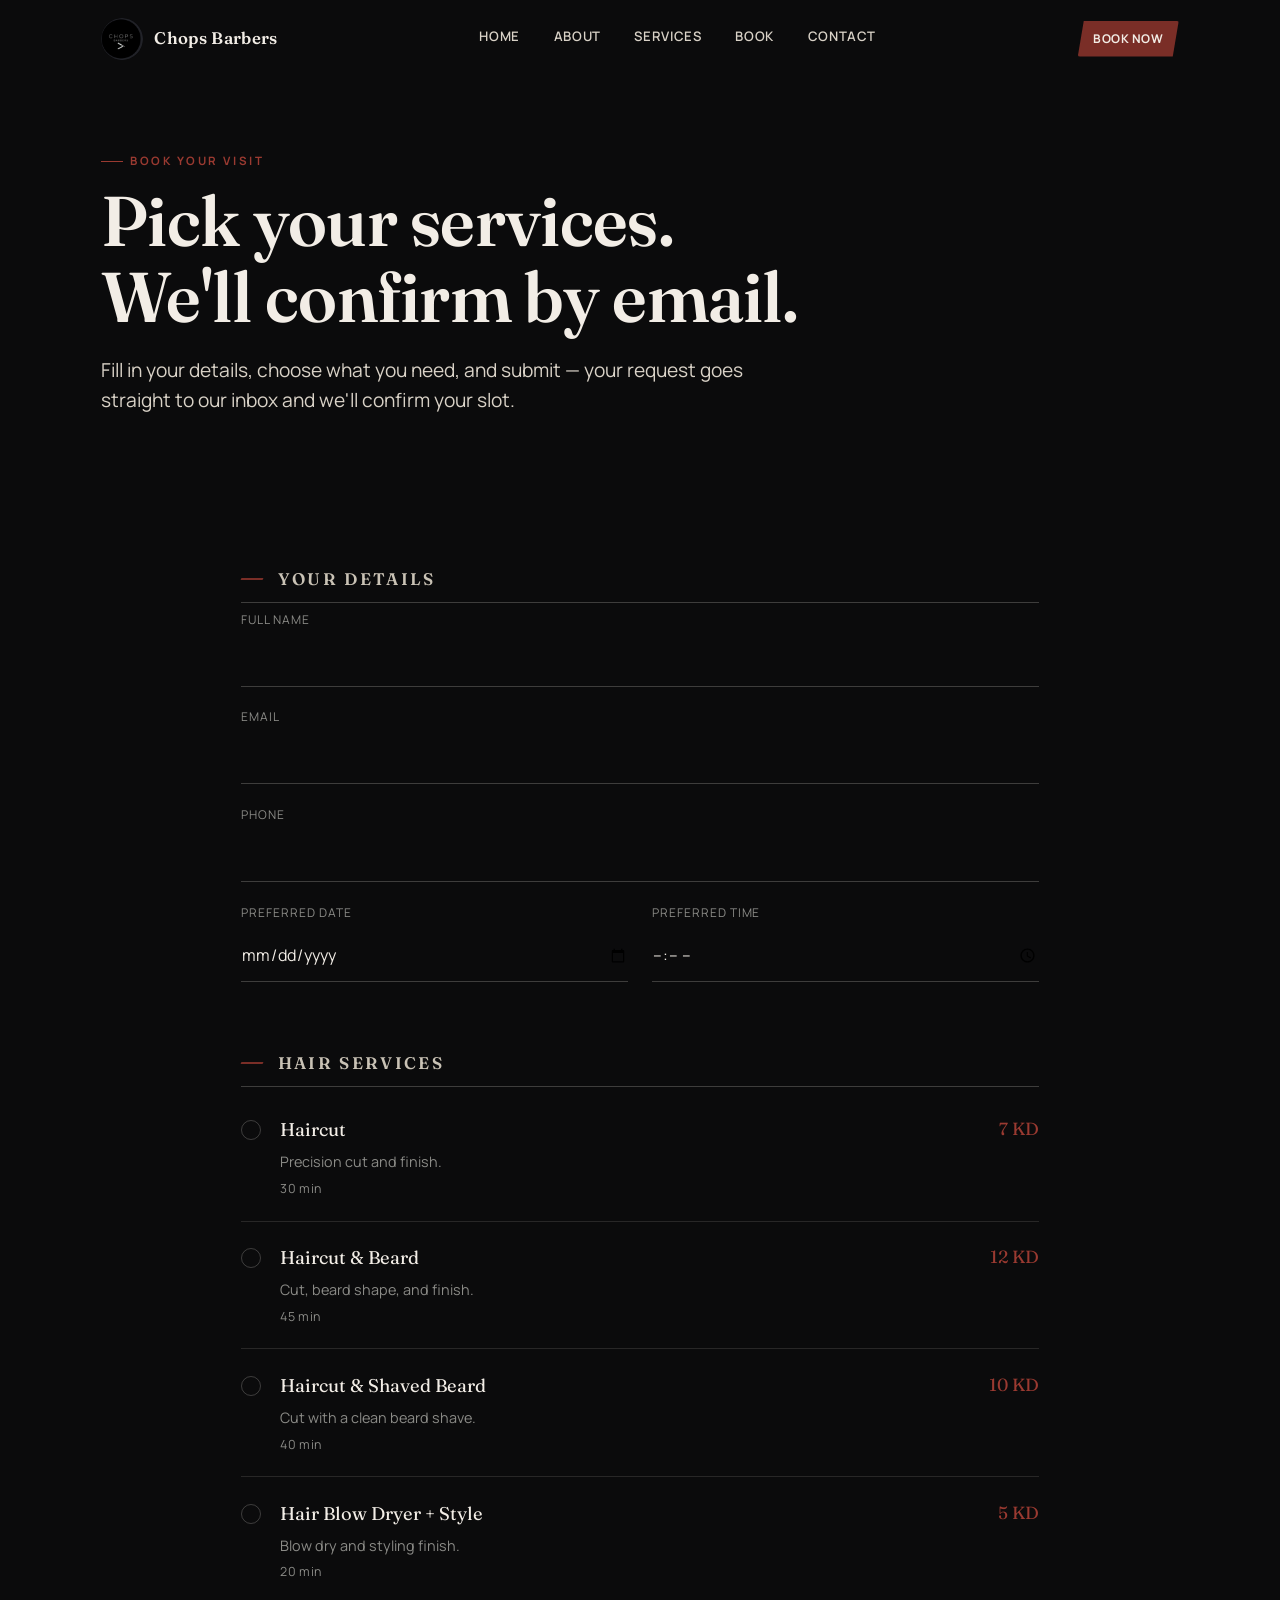
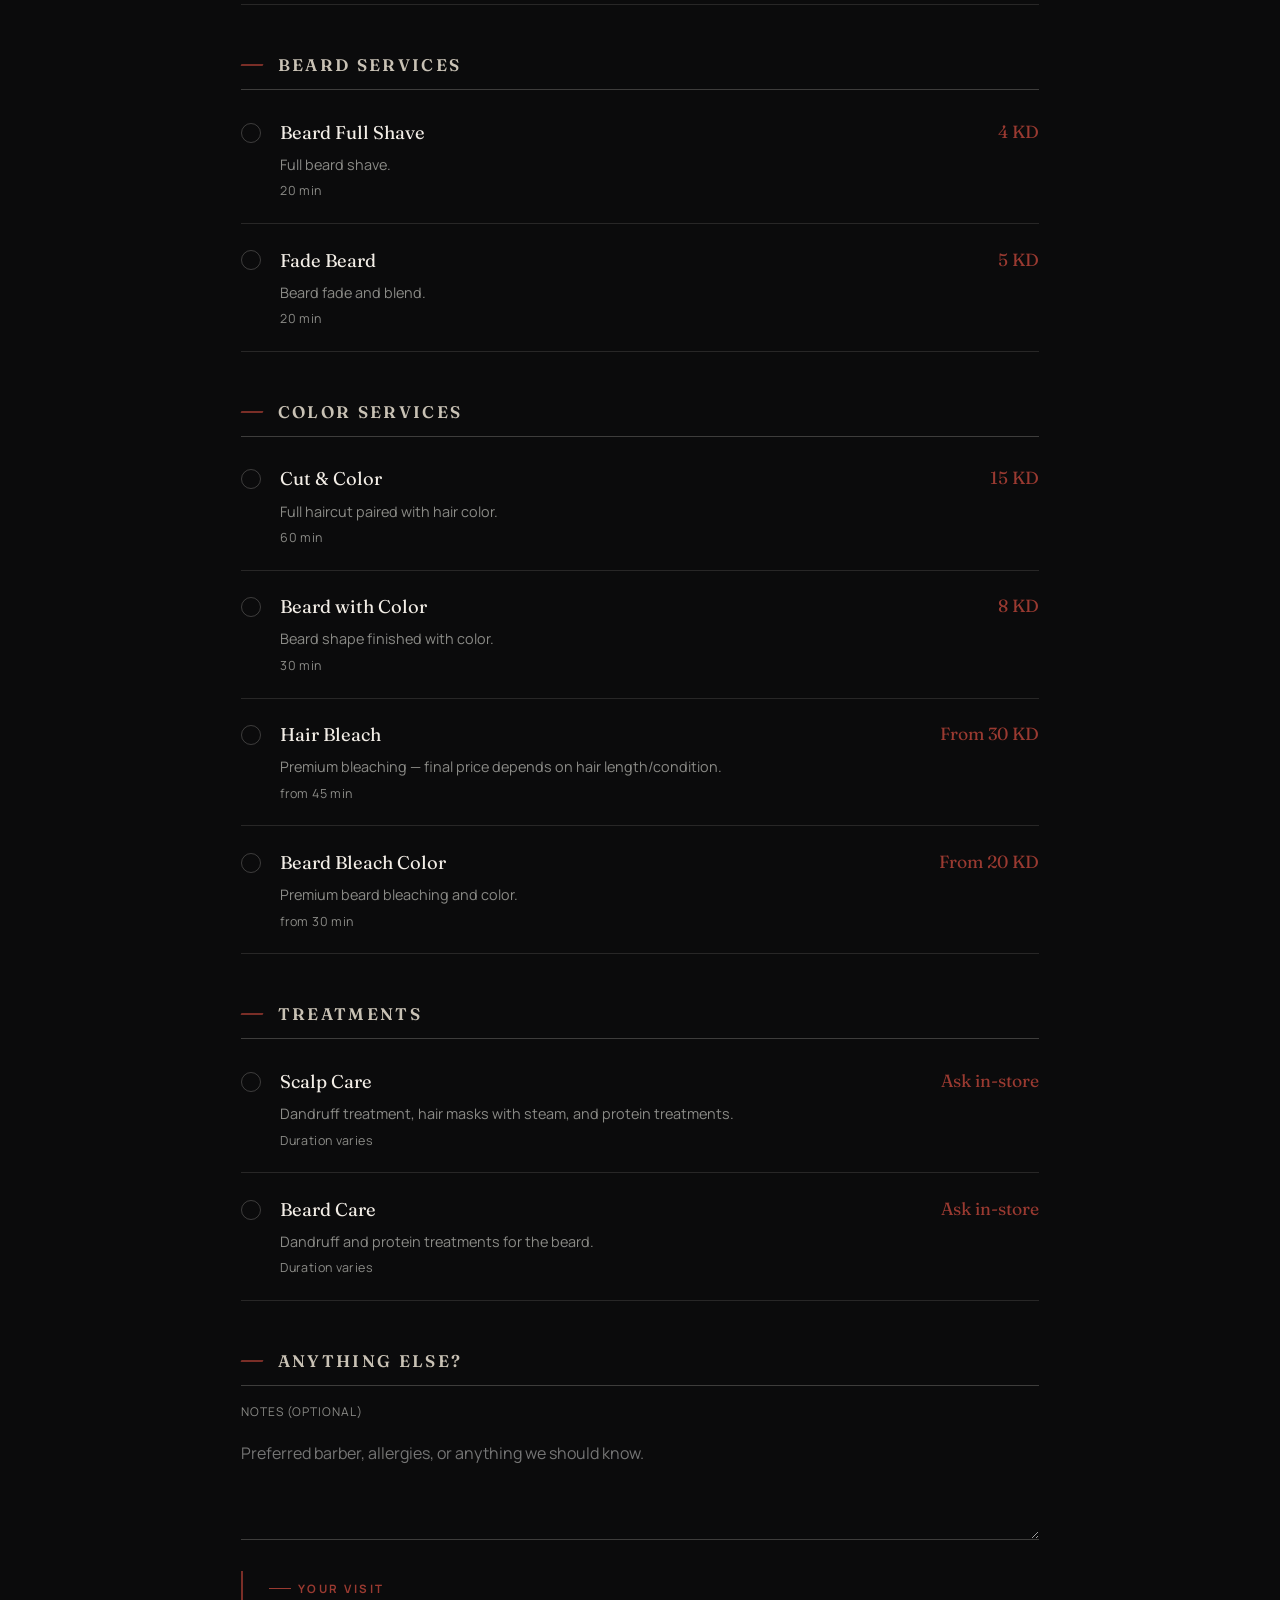
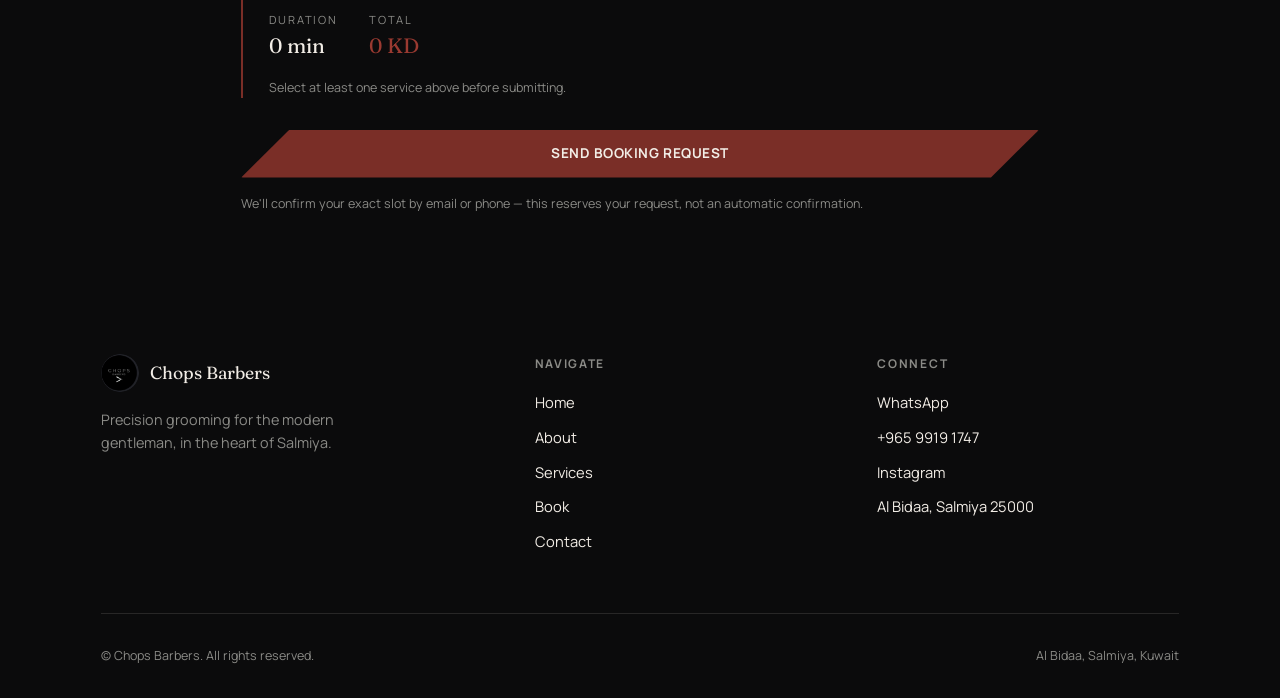
==== book.html @ 19f97bae "Add files via upload" ====
<!DOCTYPE html>
<html lang="en">
<head>
<meta charset="UTF-8">
<meta name="viewport" content="width=device-width, initial-scale=1.0">
<title>Book Your Visit — Chops Barbers</title>
<meta name="description" content="Book your visit at Chops Barbers — choose your services, pick a time, and we'll confirm by email.">

<meta property="og:title" content="Book Your Visit — Chops Barbers">
<meta property="og:description" content="Choose your services and preferred time — we'll confirm by email.">
<meta property="og:type" content="website">
<meta name="theme-color" content="#0B0B0C">

<link rel="icon" type="image/png" sizes="32x32" href="/favicon-32.png">
<link rel="apple-touch-icon" href="/apple-touch-icon.png">
<link rel="stylesheet" href="/style.css">
</head>
<body>

<a href="#main" class="skip-link">Skip to content</a>

<header class="site-header">
  <div class="container nav-inner">
    <a href="index.html" class="brand">
      <img src="/logo.png" alt="Chops Barbers logo">
      <span>Chops Barbers</span>
    </a>

    <nav class="nav-links" id="navLinks" aria-label="Primary">
      <a href="index.html" data-page="index.html">Home</a>
      <a href="about.html" data-page="about.html">About</a>
      <a href="services.html" data-page="services.html">Services</a>
      <a href="book.html" data-page="book.html">Book</a>
      <a href="contact.html" data-page="contact.html">Contact</a>
    </nav>

    <div class="nav-cta">
      <a href="book.html" class="btn btn--primary btn--sm">Book Now</a>
      <button class="nav-toggle" id="navToggle" aria-label="Toggle menu" aria-expanded="false">
        <span></span><span></span><span></span>
      </button>
    </div>
  </div>
</header>

<main id="main">

  <section class="section about-hero section--tight">
    <div class="container">
      <p class="eyebrow reveal">Book Your Visit</p>
      <h1 class="h-display reveal reveal-delay-1" style="max-width:16ch;">Pick your services. We'll confirm by email.</h1>
      <p class="lede reveal reveal-delay-2" style="margin-top:1.2rem;">Fill in your details, choose what you need, and submit — your request goes straight to our inbox and we'll confirm your slot.</p>
    </div>
  </section>

  <section class="section--tight">
    <div class="container" style="max-width:900px;">
      <form id="bookingForm" action="https://formspree.io/f/YOUR_FORM_ID" method="POST">

        <input type="hidden" name="_subject" value="New Booking Request — Chops Barbers">
        <input type="hidden" name="selected_services" id="hiddenServices">
        <input type="hidden" name="estimated_duration" id="hiddenDuration">
        <input type="hidden" name="estimated_total" id="hiddenTotal">

        <!-- YOUR DETAILS -->
        <div class="menu-category">
          <h3><span class="edge-rule"></span>Your Details</h3>

          <div class="field">
            <label for="bk-name">Full Name</label>
            <input type="text" id="bk-name" name="name" required autocomplete="name">
          </div>
          <div class="field">
            <label for="bk-email">Email</label>
            <input type="email" id="bk-email" name="email" required autocomplete="email">
          </div>
          <div class="field">
            <label for="bk-phone">Phone</label>
            <input type="tel" id="bk-phone" name="phone" required autocomplete="tel">
          </div>
          <div style="display:grid;grid-template-columns:1fr 1fr;gap:1.5rem;">
            <div class="field">
              <label for="bk-date">Preferred Date</label>
              <input type="date" id="bk-date" name="preferred_date" required>
            </div>
            <div class="field">
              <label for="bk-time">Preferred Time</label>
              <input type="time" id="bk-time" name="preferred_time" required>
            </div>
          </div>
        </div>

        <!-- HAIR SERVICES -->
        <div class="menu-category">
          <h3><span class="edge-rule"></span>Hair Services</h3>

          <div class="menu-item">
            <input type="checkbox" id="bsvc1" data-name="Haircut" data-time="30" data-price="7">
            <label for="bsvc1">
              <div class="menu-item-top"><span class="menu-item-name">Haircut</span><span class="menu-item-price">7 KD</span></div>
              <p class="menu-item-desc">Precision cut and finish.</p>
              <span class="menu-item-time">30 min</span>
            </label>
          </div>

          <div class="menu-item">
            <input type="checkbox" id="bsvc2" data-name="Haircut & Beard" data-time="45" data-price="12">
            <label for="bsvc2">
              <div class="menu-item-top"><span class="menu-item-name">Haircut &amp; Beard</span><span class="menu-item-price">12 KD</span></div>
              <p class="menu-item-desc">Cut, beard shape, and finish.</p>
              <span class="menu-item-time">45 min</span>
            </label>
          </div>

          <div class="menu-item">
            <input type="checkbox" id="bsvc3" data-name="Haircut & Shaved Beard" data-time="40" data-price="10">
            <label for="bsvc3">
              <div class="menu-item-top"><span class="menu-item-name">Haircut &amp; Shaved Beard</span><span class="menu-item-price">10 KD</span></div>
              <p class="menu-item-desc">Cut with a clean beard shave.</p>
              <span class="menu-item-time">40 min</span>
            </label>
          </div>

          <div class="menu-item">
            <input type="checkbox" id="bsvc4" data-name="Hair Blow Dryer + Style" data-time="20" data-price="5">
            <label for="bsvc4">
              <div class="menu-item-top"><span class="menu-item-name">Hair Blow Dryer + Style</span><span class="menu-item-price">5 KD</span></div>
              <p class="menu-item-desc">Blow dry and styling finish.</p>
              <span class="menu-item-time">20 min</span>
            </label>
          </div>
        </div>

        <!-- BEARD SERVICES -->
        <div class="menu-category">
          <h3><span class="edge-rule"></span>Beard Services</h3>

          <div class="menu-item">
            <input type="checkbox" id="bsvc5" data-name="Beard Full Shave" data-time="20" data-price="4">
            <label for="bsvc5">
              <div class="menu-item-top"><span class="menu-item-name">Beard Full Shave</span><span class="menu-item-price">4 KD</span></div>
              <p class="menu-item-desc">Full beard shave.</p>
              <span class="menu-item-time">20 min</span>
            </label>
          </div>

          <div class="menu-item">
            <input type="checkbox" id="bsvc6" data-name="Fade Beard" data-time="20" data-price="5">
            <label for="bsvc6">
              <div class="menu-item-top"><span class="menu-item-name">Fade Beard</span><span class="menu-item-price">5 KD</span></div>
              <p class="menu-item-desc">Beard fade and blend.</p>
              <span class="menu-item-time">20 min</span>
            </label>
          </div>
        </div>

        <!-- COLOR SERVICES -->
        <div class="menu-category">
          <h3><span class="edge-rule"></span>Color Services</h3>

          <div class="menu-item">
            <input type="checkbox" id="bsvc7" data-name="Cut & Color" data-time="60" data-price="15">
            <label for="bsvc7">
              <div class="menu-item-top"><span class="menu-item-name">Cut &amp; Color</span><span class="menu-item-price">15 KD</span></div>
              <p class="menu-item-desc">Full haircut paired with hair color.</p>
              <span class="menu-item-time">60 min</span>
            </label>
          </div>

          <div class="menu-item">
            <input type="checkbox" id="bsvc8" data-name="Beard with Color" data-time="30" data-price="8">
            <label for="bsvc8">
              <div class="menu-item-top"><span class="menu-item-name">Beard with Color</span><span class="menu-item-price">8 KD</span></div>
              <p class="menu-item-desc">Beard shape finished with color.</p>
              <span class="menu-item-time">30 min</span>
            </label>
          </div>

          <div class="menu-item">
            <input type="checkbox" id="bsvc9" data-name="Hair Bleach (from)" data-time="45" data-price="30">
            <label for="bsvc9">
              <div class="menu-item-top"><span class="menu-item-name">Hair Bleach</span><span class="menu-item-price">From 30 KD</span></div>
              <p class="menu-item-desc">Premium bleaching — final price depends on hair length/condition.</p>
              <span class="menu-item-time">from 45 min</span>
            </label>
          </div>

          <div class="menu-item">
            <input type="checkbox" id="bsvc10" data-name="Beard Bleach Color (from)" data-time="30" data-price="20">
            <label for="bsvc10">
              <div class="menu-item-top"><span class="menu-item-name">Beard Bleach Color</span><span class="menu-item-price">From 20 KD</span></div>
              <p class="menu-item-desc">Premium beard bleaching and color.</p>
              <span class="menu-item-time">from 30 min</span>
            </label>
          </div>
        </div>

        <!-- TREATMENTS -->
        <div class="menu-category">
          <h3><span class="edge-rule"></span>Treatments</h3>

          <div class="menu-item">
            <input type="checkbox" id="bsvc11" data-name="Scalp Care Treatment" data-time="30" data-price="0">
            <label for="bsvc11">
              <div class="menu-item-top"><span class="menu-item-name">Scalp Care</span><span class="menu-item-price">Ask in-store</span></div>
              <p class="menu-item-desc">Dandruff treatment, hair masks with steam, and protein treatments.</p>
              <span class="menu-item-time">Duration varies</span>
            </label>
          </div>

          <div class="menu-item">
            <input type="checkbox" id="bsvc12" data-name="Beard Care Treatment" data-time="20" data-price="0">
            <label for="bsvc12">
              <div class="menu-item-top"><span class="menu-item-name">Beard Care</span><span class="menu-item-price">Ask in-store</span></div>
              <p class="menu-item-desc">Dandruff and protein treatments for the beard.</p>
              <span class="menu-item-time">Duration varies</span>
            </label>
          </div>
        </div>

        <!-- NOTES -->
        <div class="menu-category" style="margin-bottom:1.5rem;">
          <h3><span class="edge-rule"></span>Anything Else?</h3>
          <div class="field" style="margin-top:1rem;">
            <label for="bk-notes">Notes (optional)</label>
            <textarea id="bk-notes" name="notes" placeholder="Preferred barber, allergies, or anything we should know."></textarea>
          </div>
        </div>

        <!-- LIVE SUMMARY -->
        <div class="review-card" id="bookingSummary" style="margin-bottom:2rem;">
          <p class="eyebrow" style="margin-bottom:.8rem;">Your Visit</p>
          <div style="display:flex;gap:2rem;flex-wrap:wrap;">
            <div><span class="vs-label" style="display:block;font-size:.7rem;letter-spacing:.15em;text-transform:uppercase;color:var(--steel);">Duration</span><span class="vs-value" id="bkVisitTime" style="font-family:var(--font-display);font-size:1.3rem;">0 min</span></div>
            <div><span class="vs-label" style="display:block;font-size:.7rem;letter-spacing:.15em;text-transform:uppercase;color:var(--steel);">Total</span><span class="vs-value oxblood" id="bkVisitPrice" style="font-family:var(--font-display);font-size:1.3rem;color:var(--oxblood-bright);">0 KD</span></div>
          </div>
          <p class="form-note" id="bkNoServiceNote" style="margin-top:1rem;">Select at least one service above before submitting.</p>
        </div>

        <button type="submit" class="btn btn--primary btn--block">Send Booking Request</button>
        <p class="form-note">We'll confirm your exact slot by email or phone — this reserves your request, not an automatic confirmation.</p>
      </form>

      <div class="form-success" id="formSuccess">
        Thanks — your booking request is in. We'll confirm by email or phone shortly.
      </div>
    </div>
  </section>

</main>

<footer class="site-footer">
  <div class="container">
    <div class="footer-top">
      <div>
        <div class="footer-brand">
          <img src="/logo.png" alt="Chops Barbers logo">
          <span>Chops Barbers</span>
        </div>
        <p style="color:var(--steel);font-size:.9rem;max-width:32ch;">Precision grooming for the modern gentleman, in the heart of Salmiya.</p>
      </div>
      <div class="footer-col">
        <h5>Navigate</h5>
        <ul>
          <li><a href="index.html">Home</a></li>
          <li><a href="about.html">About</a></li>
          <li><a href="services.html">Services</a></li>
          <li><a href="book.html">Book</a></li>
          <li><a href="contact.html">Contact</a></li>
        </ul>
      </div>
      <div class="footer-col">
        <h5>Connect</h5>
        <ul>
          <li><a href="https://wa.me/96599191747" target="_blank" rel="noopener">WhatsApp</a></li>
          <li><a href="tel:+96599191747">+965 9919 1747</a></li>
          <li><a href="https://www.instagram.com/barbers.chops/" target="_blank" rel="noopener">Instagram</a></li>
          <li><a href="contact.html">Al Bidaa, Salmiya 25000</a></li>
        </ul>
      </div>
    </div>
    <div class="footer-bottom">
      <span>© <span id="currentYear"></span> Chops Barbers. All rights reserved.</span>
      <span>Al Bidaa, Salmiya, Kuwait</span>
    </div>
  </div>
</footer>

<script src="/main.js"></script>
</body>
</html>
---- style.css ----
/* ==========================================================================
   CHOPS BARBERS — MASTER STYLESHEET
   Concept: "The Edge" — precision, angle, restraint.
   Palette drawn from the shop itself: ink black canvas, bone text,
   ember oxblood accent (sourced from the real leather chairs).
   ========================================================================== */

/* ---------- Fonts ---------- */
@import url('https://fonts.googleapis.com/css2?family=Fraunces:opsz,wght@9..144,400;9..144,500;9..144,600;9..144,700&family=Manrope:wght@400;500;600;700;800&display=swap');

/* ---------- Tokens ---------- */
:root{
  --ink:#0B0B0C;
  --ink-soft:#141312;
  --ink-elev:#1B1917;
  --bone:#F2EDE6;
  --bone-dim:#D9D2C7;
  --steel:#8B8B87;
  --silver:#C9C2B5;
  --oxblood:#7A2E27;
  --oxblood-bright:#9A3A31;
  --line:rgba(242,237,230,0.12);
  --line-strong:rgba(242,237,230,0.22);

  --font-display:'Fraunces', Georgia, serif;
  --font-body:'Manrope', -apple-system, BlinkMacSystemFont, 'Segoe UI', sans-serif;

  --container:1180px;
  --gutter:clamp(1.25rem, 4vw, 3.5rem);

  --ease:cubic-bezier(.16,.84,.32,1);
  --dur-fast:.25s;
  --dur-med:.55s;
  --dur-slow:.9s;
}

/* ---------- Reset ---------- */
*,*::before,*::after{box-sizing:border-box;margin:0;padding:0;}
html{scroll-behavior:smooth;}
@media (prefers-reduced-motion:reduce){
  html{scroll-behavior:auto;}
  *,*::before,*::after{animation-duration:0.001ms !important;animation-iteration-count:1 !important;transition-duration:0.001ms !important;scroll-behavior:auto !important;}
}
body{
  background:var(--ink);
  color:var(--bone);
  font-family:var(--font-body);
  font-size:16px;
  line-height:1.6;
  -webkit-font-smoothing:antialiased;
  overflow-x:hidden;
}
img{max-width:100%;display:block;}
a{color:inherit;text-decoration:none;}
ul{list-style:none;}
button{font:inherit;background:none;border:none;color:inherit;cursor:pointer;}
input,textarea,select{font:inherit;color:inherit;}
h1,h2,h3,h4{font-family:var(--font-display);font-weight:600;line-height:1.08;letter-spacing:-0.01em;}

/* Visible focus states everywhere — accessibility is not optional */
a:focus-visible,button:focus-visible,input:focus-visible,textarea:focus-visible{
  outline:2px solid var(--oxblood-bright);
  outline-offset:3px;
  border-radius:2px;
}

/* ---------- Layout utilities ---------- */
.container{max-width:var(--container);margin:0 auto;padding-left:var(--gutter);padding-right:var(--gutter);}
.section{padding:clamp(4rem,9vw,8rem) 0;position:relative;}
.section--tight{padding:clamp(3rem,6vw,5rem) 0;}
.eyebrow{
  font-size:0.72rem;font-weight:700;letter-spacing:0.22em;text-transform:uppercase;
  color:var(--oxblood-bright);display:inline-flex;align-items:center;gap:.6em;margin-bottom:1.1em;
}
.eyebrow::before{content:'';width:22px;height:1px;background:var(--oxblood-bright);display:inline-block;}
.h-display{font-size:clamp(2.4rem,5.6vw,4.4rem);}
.h-section{font-size:clamp(1.9rem,4vw,2.9rem);}
.lede{font-size:clamp(1rem,1.6vw,1.2rem);color:var(--bone-dim);max-width:56ch;}
.center{text-align:center;margin-left:auto;margin-right:auto;}

/* The signature diagonal "edge" motif — used sparingly, on purpose */
.edge-rule{
  position:relative;height:2px;width:64px;background:var(--oxblood);
  transform:skewX(-24deg);
}
.edge-divider{
  display:flex;align-items:center;gap:1rem;margin:3.5rem 0;
}
.edge-divider .edge-rule{flex:0 0 auto;}
.edge-divider span{font-size:0.7rem;letter-spacing:.2em;text-transform:uppercase;color:var(--steel);}
.edge-divider::after{content:'';flex:1;height:1px;background:var(--line);}

/* ---------- Buttons ---------- */
.btn{
  display:inline-flex;align-items:center;justify-content:center;gap:.6em;
  padding:0.95em 1.9em;font-weight:700;font-size:0.85rem;letter-spacing:0.04em;text-transform:uppercase;
  border-radius:2px;transition:transform var(--dur-fast) var(--ease), background var(--dur-fast) var(--ease), color var(--dur-fast) var(--ease), box-shadow var(--dur-fast) var(--ease);
  white-space:nowrap;
}
.btn--primary{
  background:var(--oxblood);color:var(--bone);
  clip-path:polygon(6% 0,100% 0,94% 100%,0% 100%);
}
.btn--primary:hover{background:var(--oxblood-bright);transform:translateY(-2px);}
.btn--ghost{
  border:1px solid var(--line-strong);color:var(--bone);
  clip-path:polygon(6% 0,100% 0,94% 100%,0% 100%);
}
.btn--ghost:hover{border-color:var(--bone);background:rgba(242,237,230,0.04);transform:translateY(-2px);}
.btn--sm{padding:.7em 1.3em;font-size:.75rem;}
.btn--block{width:100%;}

/* ---------- Header / Nav ---------- */
.site-header{
  position:fixed;top:0;left:0;right:0;z-index:100;
  padding:1.1rem 0;
  transition:background var(--dur-med) var(--ease), padding var(--dur-med) var(--ease), border-color var(--dur-med) var(--ease);
  border-bottom:1px solid transparent;
}
.site-header.is-scrolled{
  background:rgba(11,11,12,0.92);
  backdrop-filter:blur(10px);
  padding:0.75rem 0;
  border-bottom-color:var(--line);
}
.nav-inner{display:flex;align-items:center;justify-content:space-between;gap:1.5rem;}
.brand{display:flex;align-items:center;gap:.7rem;font-family:var(--font-display);font-weight:600;font-size:1.05rem;letter-spacing:.02em;}
.brand img{width:42px;height:42px;border-radius:50%;transition:transform var(--dur-med) var(--ease);}
.brand:hover img{transform:rotate(8deg);}
.nav-links{display:flex;align-items:center;gap:2.1rem;}
.nav-links a{
  font-size:0.82rem;font-weight:600;letter-spacing:.05em;text-transform:uppercase;color:var(--bone-dim);
  position:relative;padding-bottom:4px;transition:color var(--dur-fast) var(--ease);
}
.nav-links a::after{
  content:'';position:absolute;left:0;bottom:0;width:0;height:1.5px;background:var(--oxblood-bright);
  transition:width var(--dur-med) var(--ease);
}
.nav-links a:hover,.nav-links a.is-active{color:var(--bone);}
.nav-links a:hover::after,.nav-links a.is-active::after{width:100%;}
.nav-cta{display:flex;align-items:center;gap:1.4rem;}
.nav-toggle{display:none;flex-direction:column;gap:5px;width:26px;z-index:110;}
.nav-toggle span{height:2px;background:var(--bone);width:100%;transition:transform var(--dur-fast) var(--ease),opacity var(--dur-fast) var(--ease);}

@media (max-width:900px){
  .nav-links{
    position:fixed;inset:0 0 0 auto;width:min(78vw,340px);height:100vh;
    background:var(--ink-soft);flex-direction:column;justify-content:center;align-items:flex-start;
    padding:2rem var(--gutter);gap:1.7rem;
    transform:translateX(100%);transition:transform var(--dur-med) var(--ease);
    border-left:1px solid var(--line);
  }
  .nav-links.is-open{transform:translateX(0);}
  .nav-links a{font-size:1rem;}
  .nav-toggle{display:flex;}
  body.nav-open{overflow:hidden;}
  .nav-toggle.is-open span:nth-child(1){transform:translateY(7px) rotate(45deg);}
  .nav-toggle.is-open span:nth-child(2){opacity:0;}
  .nav-toggle.is-open span:nth-child(3){transform:translateY(-7px) rotate(-45deg);}
}

/* ---------- Hero ---------- */
.hero{
  position:relative;min-height:100svh;display:flex;align-items:flex-end;
  padding-bottom:clamp(3rem,8vw,6rem);
  overflow:hidden;
}
.hero-media{position:absolute;inset:0;z-index:0;}
.hero-media img{width:100%;height:100%;object-fit:cover;object-position:60% 30%;filter:saturate(0.92) contrast(1.05);}
.hero-media::after{
  content:'';position:absolute;inset:0;
  background:
    linear-gradient(0deg, rgba(11,11,12,0.96) 8%, rgba(11,11,12,0.55) 46%, rgba(11,11,12,0.35) 100%),
    linear-gradient(100deg, rgba(11,11,12,0.55) 0%, rgba(11,11,12,0.05) 55%);
}
.hero-inner{position:relative;z-index:2;width:100%;}
.hero-content{max-width:680px;}
.hero-content h1{font-size:clamp(2.7rem,7vw,5.3rem);margin-bottom:1.1rem;}
.hero-content h1 em{color:var(--oxblood-bright);font-style:normal;}
.hero-content p{font-size:clamp(1rem,1.7vw,1.2rem);color:var(--bone-dim);max-width:46ch;margin-bottom:2.1rem;}
.hero-ctas{display:flex;gap:1rem;flex-wrap:wrap;}

/* Rotating 3D emblem — the one deliberate signature motion moment */
.hero-emblem{
  position:absolute;top:14%;right:clamp(1rem,6vw,7rem);z-index:2;
  width:clamp(90px,11vw,150px);height:clamp(90px,11vw,150px);
  perspective:800px;
}
.hero-emblem img{
  width:100%;height:100%;border-radius:50%;
  transform-style:preserve-3d;
  will-change:transform;
  filter:drop-shadow(0 10px 30px rgba(0,0,0,0.55));
}
@media (max-width:700px){ .hero-emblem{display:none;} }

.scroll-cue{
  position:absolute;bottom:1.8rem;left:50%;transform:translateX(-50%);z-index:2;
  display:flex;flex-direction:column;align-items:center;gap:.6rem;
  font-size:.65rem;letter-spacing:.2em;text-transform:uppercase;color:var(--steel);
}
.scroll-cue .line{width:1px;height:34px;background:linear-gradient(var(--oxblood-bright),transparent);animation:scrollpulse 2.2s var(--ease) infinite;}
@keyframes scrollpulse{0%{opacity:.2;}50%{opacity:1;}100%{opacity:.2;}}

/* ---------- Reveal-on-scroll ----------
   Safe-by-default: content is fully visible unless JS confirms it's running
   AND intentionally hides it for the entrance animation. If main.js is ever
   missing or fails to load, nothing on the site can go invisible. */
.reveal{opacity:1;transform:none;}
html.has-js .reveal{opacity:0;transform:translateY(28px);transition:opacity .8s var(--ease), transform .8s var(--ease);}
html.has-js .reveal.is-visible{opacity:1;transform:translateY(0);}
.reveal-delay-1{transition-delay:.08s;}
.reveal-delay-2{transition-delay:.16s;}
.reveal-delay-3{transition-delay:.24s;}

/* ---------- Story / intro strip ---------- */
.story-strip{display:grid;grid-template-columns:1fr;gap:3rem;align-items:center;}
@media (min-width:860px){ .story-strip{grid-template-columns:0.9fr 1.1fr;gap:5rem;} }
.story-media{position:relative;}
.story-media img{width:100%;border-radius:2px;filter:saturate(0.9);}
.story-media::before{
  content:'';position:absolute;top:-16px;left:-16px;width:56px;height:56px;
  border-top:2px solid var(--oxblood);border-left:2px solid var(--oxblood);
}
.story-text .lede{margin-bottom:1.6rem;}
.story-text p + p{margin-top:1.1rem;color:var(--bone-dim);}

/* ---------- Value points ---------- */
.value-grid{display:grid;grid-template-columns:1fr;gap:0;border-top:1px solid var(--line);}
@media (min-width:760px){ .value-grid{grid-template-columns:repeat(4,1fr);} }
.value-item{
  padding:2.2rem 1.6rem 2.2rem 0;border-bottom:1px solid var(--line);
  border-right:1px solid transparent;
}
@media (min-width:760px){
  .value-item{border-right:1px solid var(--line);padding:2.2rem 1.6rem;}
  .value-item:last-child{border-right:none;}
}
.value-item .num{font-family:var(--font-display);font-size:.85rem;color:var(--oxblood-bright);margin-bottom:.9rem;letter-spacing:.05em;}
.value-item h3{font-size:1.15rem;margin-bottom:.6rem;}
.value-item p{color:var(--steel);font-size:.92rem;}

/* ---------- Signature services preview (homepage) — editorial strip, not cards ---------- */
.service-row{
  display:flex;justify-content:space-between;align-items:baseline;gap:1.5rem;
  padding:1.5rem 0;border-bottom:1px solid var(--line);
  transition:padding-left var(--dur-fast) var(--ease), border-color var(--dur-fast) var(--ease);
}
.service-row:hover{padding-left:.6rem;border-color:var(--line-strong);}
.service-row .s-name{font-family:var(--font-display);font-size:clamp(1.1rem,2.2vw,1.5rem);}
.service-row .s-meta{display:flex;align-items:baseline;gap:1.4rem;flex:0 0 auto;}
.service-row .s-time{color:var(--steel);font-size:.82rem;letter-spacing:.03em;}
.service-row .s-price{font-family:var(--font-display);color:var(--oxblood-bright);font-size:1.15rem;}

/* ---------- Full services menu page ---------- */
.menu-category{margin-bottom:3.2rem;}
.menu-category h3{
  font-size:1.05rem;letter-spacing:.14em;text-transform:uppercase;color:var(--silver);
  padding-bottom:.9rem;margin-bottom:.4rem;border-bottom:1px solid var(--line-strong);
  display:flex;align-items:center;gap:.9rem;
}
.menu-category h3 .edge-rule{width:22px;}
.menu-item{
  display:flex;align-items:flex-start;gap:1.2rem;padding:1.35rem 0;border-bottom:1px solid var(--line);
}
.menu-item input[type="checkbox"]{
  appearance:none;width:20px;height:20px;flex:0 0 auto;margin-top:.3rem;
  border:1.5px solid var(--line-strong);border-radius:50%;
  display:grid;place-items:center;cursor:pointer;transition:border-color var(--dur-fast) var(--ease);
}
.menu-item input[type="checkbox"]::after{
  content:'';width:10px;height:10px;border-radius:50%;background:var(--oxblood-bright);
  transform:scale(0);transition:transform var(--dur-fast) var(--ease);
}
.menu-item input[type="checkbox"]:checked::after{transform:scale(1);}
.menu-item input[type="checkbox"]:checked{border-color:var(--oxblood-bright);}
.menu-item label{flex:1;cursor:pointer;}
.menu-item-top{display:flex;justify-content:space-between;gap:1rem;flex-wrap:wrap;}
.menu-item-name{font-family:var(--font-display);font-size:1.15rem;}
.menu-item-price{font-family:var(--font-display);color:var(--oxblood-bright);font-size:1.1rem;white-space:nowrap;}
.menu-item-desc{color:var(--steel);font-size:.9rem;margin-top:.35rem;max-width:60ch;}
.menu-item-time{color:var(--steel);font-size:.78rem;letter-spacing:.03em;margin-top:.35rem;display:block;}

/* Build-your-visit summary panel */
.visit-panel{
  position:sticky;bottom:0;left:0;right:0;z-index:40;
  background:var(--ink-elev);border-top:1px solid var(--line-strong);
  padding:1.1rem var(--gutter);
  display:flex;align-items:center;justify-content:space-between;gap:1rem;flex-wrap:wrap;
  transform:translateY(110%);transition:transform var(--dur-med) var(--ease);
}
.visit-panel.is-active{transform:translateY(0);}
.visit-summary{display:flex;gap:1.6rem;flex-wrap:wrap;align-items:baseline;}
.visit-summary .vs-label{font-size:.7rem;letter-spacing:.15em;text-transform:uppercase;color:var(--steel);}
.visit-summary .vs-value{font-family:var(--font-display);font-size:1.3rem;color:var(--bone);}
.visit-summary .vs-value.oxblood{color:var(--oxblood-bright);}

/* ---------- Reviews ---------- */
.reviews-grid{display:grid;grid-template-columns:1fr;gap:2.5rem;}
@media (min-width:760px){ .reviews-grid{grid-template-columns:1fr 1fr;gap:3.5rem;} }
.review-card{padding-left:1.6rem;border-left:2px solid var(--oxblood);}
.review-stars{color:var(--oxblood-bright);letter-spacing:.15em;font-size:.9rem;margin-bottom:.9rem;}
.review-quote{font-family:var(--font-display);font-size:1.35rem;line-height:1.4;margin-bottom:1.2rem;}
.review-author{font-size:.82rem;color:var(--steel);letter-spacing:.03em;}
.review-source{color:var(--steel);opacity:.7;}

/* ---------- About page ---------- */
.about-hero{padding-top:9rem;}
.why-list{display:grid;grid-template-columns:1fr;gap:2.2rem;margin-top:2.5rem;}
@media (min-width:760px){ .why-list{grid-template-columns:1fr 1fr;} }
.why-item{display:flex;gap:1.1rem;}
.why-item .mark{
  flex:0 0 auto;width:34px;height:34px;border-radius:50%;border:1px solid var(--oxblood);
  display:grid;place-items:center;font-family:var(--font-display);color:var(--oxblood-bright);font-size:.85rem;
}
.why-item h4{font-size:1.08rem;margin-bottom:.4rem;}
.why-item p{color:var(--steel);font-size:.92rem;}

/* ---------- Contact page ---------- */
.contact-grid{display:grid;grid-template-columns:1fr;gap:3.5rem;}
@media (min-width:900px){ .contact-grid{grid-template-columns:1fr 1.1fr;gap:5rem;} }
.contact-info h3{font-size:1.4rem;margin-bottom:1.6rem;}
.contact-row{display:flex;gap:1rem;padding:1.1rem 0;border-bottom:1px solid var(--line);}
.contact-row .label{flex:0 0 110px;color:var(--steel);font-size:.78rem;letter-spacing:.08em;text-transform:uppercase;padding-top:.2rem;}
.contact-row .value a:hover{color:var(--oxblood-bright);}
.map-frame{width:100%;border:1px solid var(--line-strong);filter:grayscale(0.6) contrast(1.05);min-height:260px;}

.field{margin-bottom:1.3rem;}
.field label{display:block;font-size:.75rem;letter-spacing:.08em;text-transform:uppercase;color:var(--steel);margin-bottom:.55rem;}
.field input,.field textarea{
  width:100%;background:transparent;border:none;border-bottom:1px solid var(--line-strong);
  padding:.7rem 0;color:var(--bone);transition:border-color var(--dur-fast) var(--ease);
}
.field input:focus,.field textarea:focus{border-color:var(--oxblood-bright);outline:none;}
.field textarea{resize:vertical;min-height:110px;}
.form-note{font-size:.78rem;color:var(--steel);margin-top:1rem;}
.form-success{display:none;padding:1rem;border:1px solid var(--oxblood);color:var(--bone);margin-top:1rem;}
.form-success.is-visible{display:block;}

/* ---------- CTA band ---------- */
.cta-band{
  padding:clamp(3.5rem,8vw,6rem) 0;text-align:center;
  border-top:1px solid var(--line);border-bottom:1px solid var(--line);
}
.cta-band h2{margin-bottom:1.2rem;}
.cta-band .lede{margin-left:auto;margin-right:auto;margin-bottom:2rem;}

/* ---------- Footer ---------- */
.site-footer{padding:4rem 0 2rem;}
.footer-top{display:grid;grid-template-columns:1fr;gap:2.6rem;margin-bottom:3rem;}
@media (min-width:760px){ .footer-top{grid-template-columns:1.3fr 1fr 1fr;} }
.footer-brand{display:flex;align-items:center;gap:.7rem;margin-bottom:1rem;font-family:var(--font-display);font-size:1.1rem;}
.footer-brand img{width:38px;height:38px;border-radius:50%;}
.footer-col h5{font-size:.75rem;letter-spacing:.14em;text-transform:uppercase;color:var(--steel);margin-bottom:1.1rem;}
.footer-col li{margin-bottom:.7rem;font-size:.92rem;}
.footer-col a:hover{color:var(--oxblood-bright);}
.footer-bottom{
  display:flex;justify-content:space-between;flex-wrap:wrap;gap:1rem;
  padding-top:2rem;border-top:1px solid var(--line);font-size:.78rem;color:var(--steel);
}

/* ---------- 404 ---------- */
.not-found{min-height:100vh;display:flex;flex-direction:column;align-items:center;justify-content:center;text-align:center;padding:2rem;}
.not-found .code{font-family:var(--font-display);font-size:clamp(4rem,14vw,9rem);color:var(--oxblood);line-height:1;}

/* ---------- Misc ---------- */
.skip-link{
  position:absolute;left:-999px;top:0;background:var(--oxblood);color:var(--bone);padding:.8rem 1.2rem;z-index:200;
}
.skip-link:focus{left:1rem;top:1rem;}
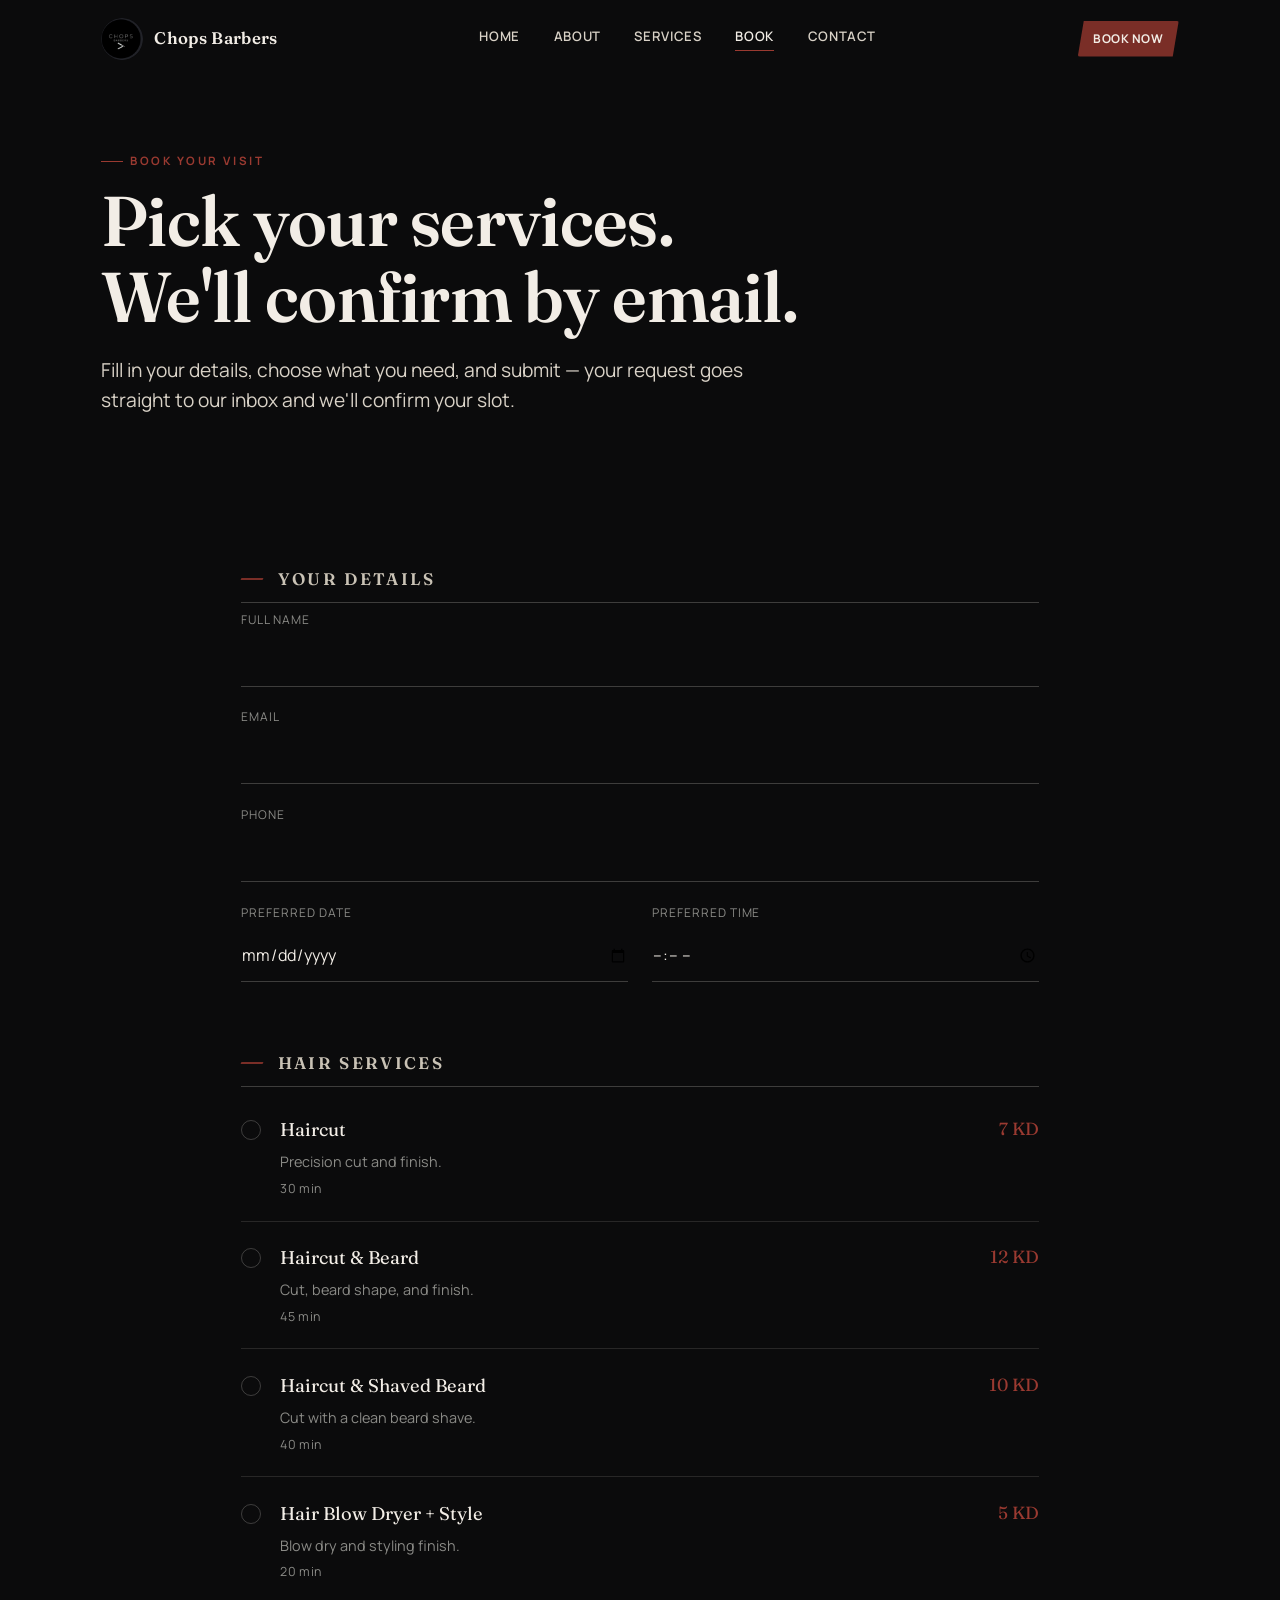
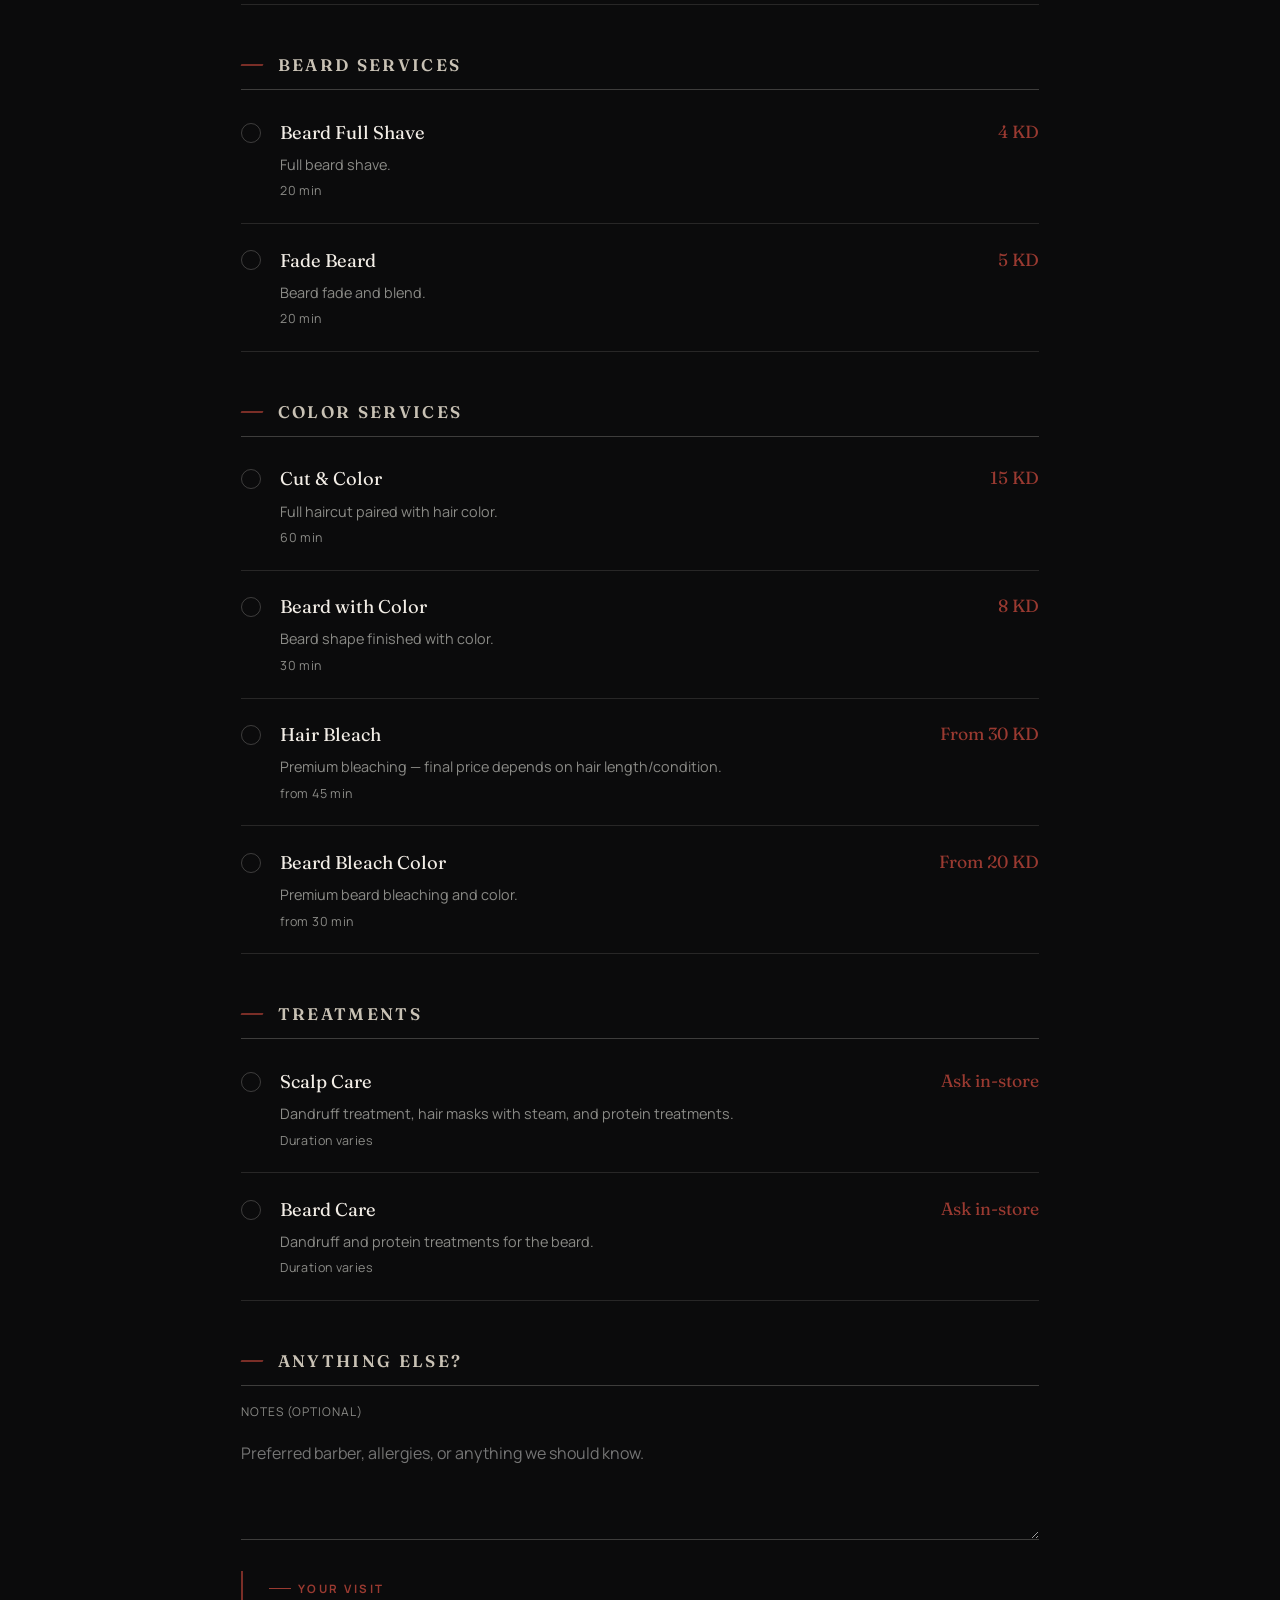
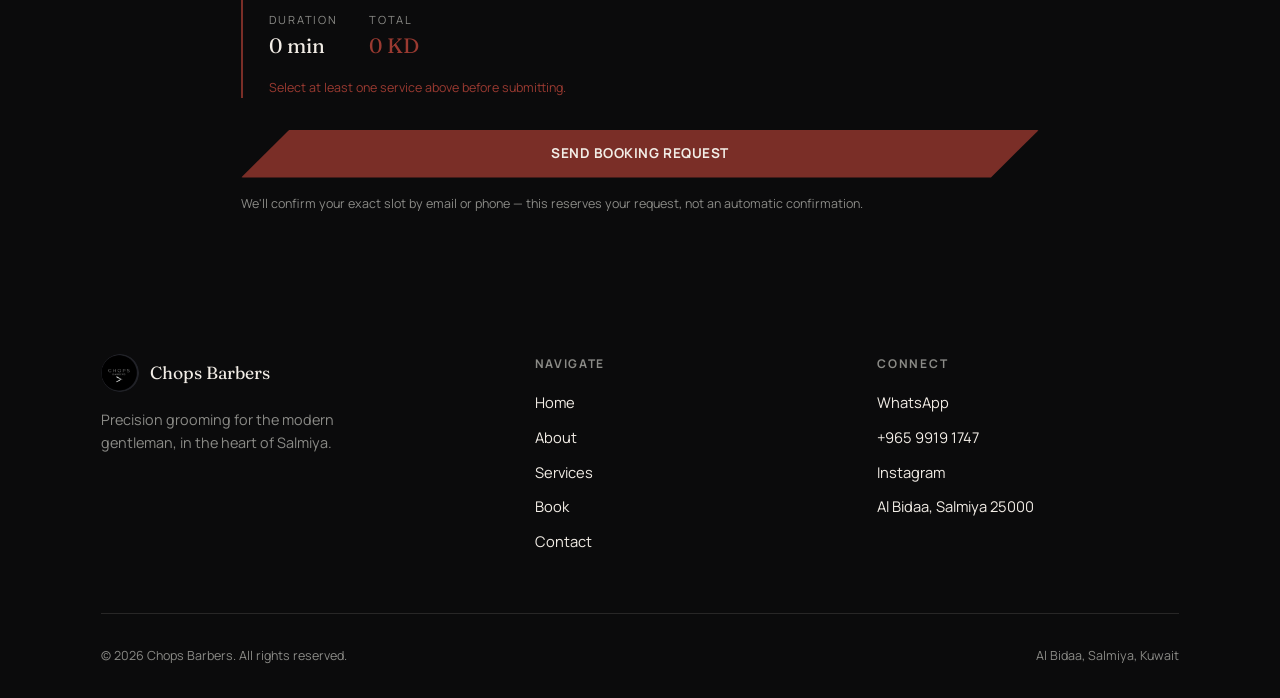
==== commit a81794ca: "Add files via upload" ====
--- a/book.html
+++ b/book.html
@@ -242,7 +242,9 @@
       </form>
 
       <div class="form-success" id="formSuccess">
-        Thanks — your booking request is in. We'll confirm by email or phone shortly.
+        <div class="fs-mark">✓</div>
+        <h3>Booking Request Received</h3>
+        <p>Thanks — your request is in. We'll confirm your exact slot by email or phone shortly.</p>
       </div>
     </div>
   </section>
--- a/style.css
+++ b/style.css
@@ -139,18 +139,19 @@
 .nav-links a:hover,.nav-links a.is-active{color:var(--bone);}
 .nav-links a:hover::after,.nav-links a.is-active::after{width:100%;}
 .nav-cta{display:flex;align-items:center;gap:1.4rem;}
-.nav-toggle{display:none;flex-direction:column;gap:5px;width:26px;z-index:110;}
+.nav-toggle{display:none;flex-direction:column;gap:5px;width:26px;position:relative;z-index:110;padding:10px;margin:-10px;}
 .nav-toggle span{height:2px;background:var(--bone);width:100%;transition:transform var(--dur-fast) var(--ease),opacity var(--dur-fast) var(--ease);}
 
 @media (max-width:900px){
   .nav-links{
-    position:fixed;inset:0 0 0 auto;width:min(78vw,340px);height:100vh;
+    position:fixed;top:0;right:0;bottom:0;left:auto;width:min(78vw,340px);height:100vh;
     background:var(--ink-soft);flex-direction:column;justify-content:center;align-items:flex-start;
     padding:2rem var(--gutter);gap:1.7rem;
     transform:translateX(100%);transition:transform var(--dur-med) var(--ease);
     border-left:1px solid var(--line);
+    pointer-events:none;
   }
-  .nav-links.is-open{transform:translateX(0);}
+  .nav-links.is-open{transform:translateX(0);pointer-events:auto;}
   .nav-links a{font-size:1rem;}
   .nav-toggle{display:flex;}
   body.nav-open{overflow:hidden;}
@@ -334,8 +335,23 @@
 .field input:focus,.field textarea:focus{border-color:var(--oxblood-bright);outline:none;}
 .field textarea{resize:vertical;min-height:110px;}
 .form-note{font-size:.78rem;color:var(--steel);margin-top:1rem;}
-.form-success{display:none;padding:1rem;border:1px solid var(--oxblood);color:var(--bone);margin-top:1rem;}
-.form-success.is-visible{display:block;}
+.form-success{
+  display:none;padding:2.4rem 2rem;margin-top:1rem;
+  border:1px solid var(--line-strong);background:var(--ink-elev);
+  text-align:center;position:relative;overflow:hidden;
+}
+.form-success::before{
+  content:'';position:absolute;top:0;left:0;right:0;height:2px;background:var(--oxblood);
+}
+.form-success.is-visible{display:block;animation:successRise .6s var(--ease);}
+.form-success .fs-mark{
+  width:44px;height:44px;border-radius:50%;border:1px solid var(--oxblood);
+  display:flex;align-items:center;justify-content:center;margin:0 auto 1.2rem;
+  color:var(--oxblood-bright);font-size:1.1rem;
+}
+.form-success h3{font-size:1.4rem;margin-bottom:.6rem;}
+.form-success p{color:var(--bone-dim);font-size:.95rem;max-width:38ch;margin:0 auto;}
+@keyframes successRise{from{opacity:0;transform:translateY(14px);}to{opacity:1;transform:translateY(0);}}
 
 /* ---------- CTA band ---------- */
 .cta-band{
